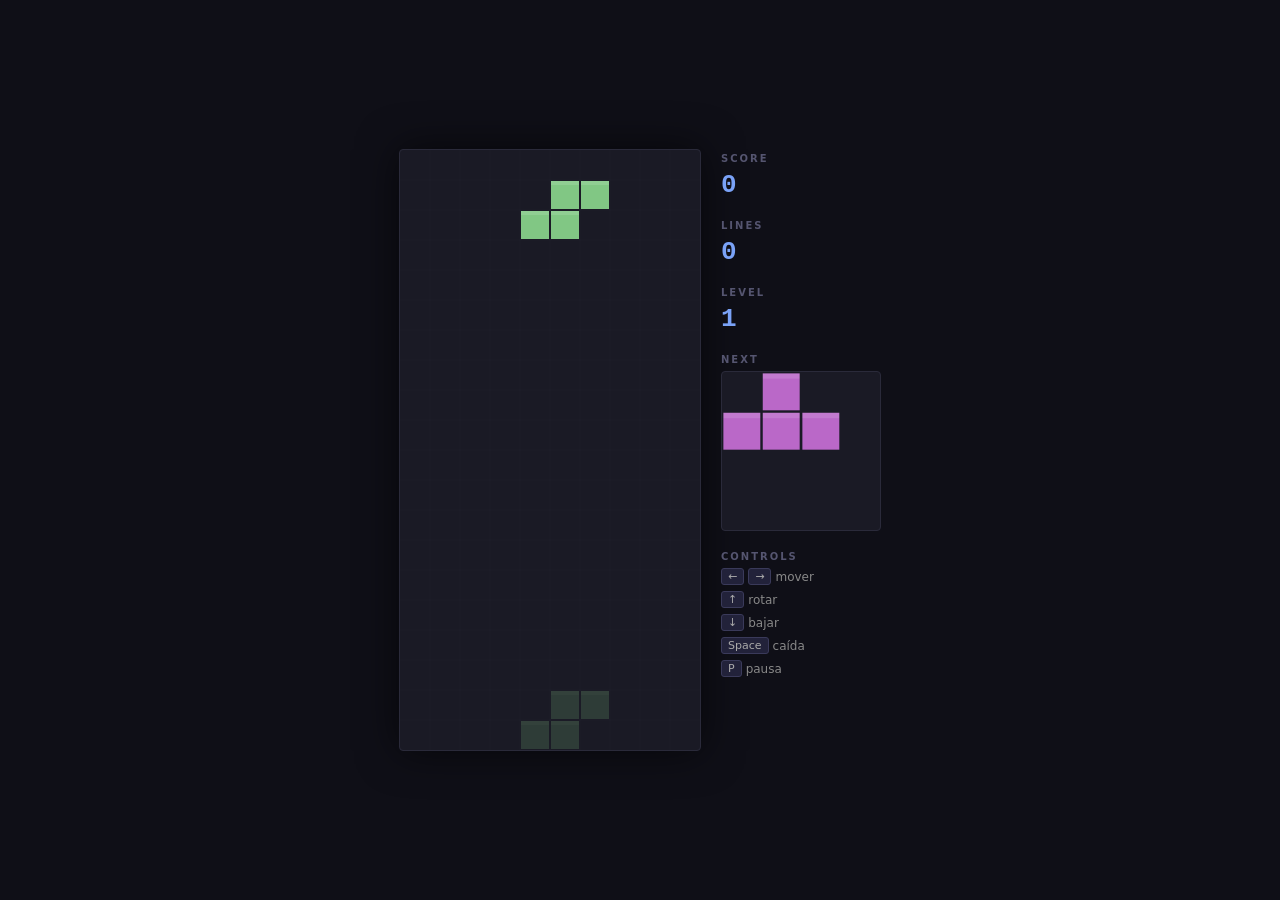
==== 03_tetris/index.html @ 83c63cd3 "bugfix/tetris-error-game-over" ====
<!DOCTYPE html>
<html lang="es">
<head>
  <meta charset="UTF-8" />
  <meta name="viewport" content="width=device-width, initial-scale=1.0" />
  <title>Tetris</title>
  <link rel="stylesheet" href="style.css" />
</head>
<body>
  <div class="wrapper">
    <div class="game-container">
      <canvas id="board" width="300" height="600"></canvas>

      <aside class="panel">
        <div class="panel-section">
          <span class="label">SCORE</span>
          <span class="value" id="score">0</span>
        </div>
        <div class="panel-section">
          <span class="label">LINES</span>
          <span class="value" id="lines">0</span>
        </div>
        <div class="panel-section">
          <span class="label">LEVEL</span>
          <span class="value" id="level">1</span>
        </div>

        <div class="panel-section">
          <span class="label">NEXT</span>
          <canvas id="next-canvas" width="120" height="120"></canvas>
        </div>

        <div class="panel-section controls">
          <span class="label">CONTROLS</span>
          <ul>
            <li><kbd>←</kbd><kbd>→</kbd> mover</li>
            <li><kbd>↑</kbd> rotar</li>
            <li><kbd>↓</kbd> bajar</li>
            <li><kbd>Space</kbd> caída</li>
            <li><kbd>P</kbd> pausa</li>
          </ul>
        </div>
      </aside>
    </div>

    <div id="overlay" class="overlay hidden">
      <div class="overlay-box">
        <p id="overlay-title">GAME OVER</p>
        <p id="overlay-score"></p>
        <button id="restart-btn">Reiniciar</button>
      </div>
    </div>
  </div>

  <script src="game.js"></script>
</body>
</html>
---- 03_tetris/style.css ----
*, *::before, *::after {
  box-sizing: border-box;
  margin: 0;
  padding: 0;
}

body {
  background: #0f0f17;
  color: #e0e0e0;
  font-family: system-ui, -apple-system, sans-serif;
  display: flex;
  align-items: center;
  justify-content: center;
  min-height: 100vh;
  user-select: none;
}

.wrapper {
  position: relative;
}

.game-container {
  display: flex;
  gap: 20px;
  align-items: flex-start;
}

#board {
  display: block;
  border: 1px solid #2a2a3a;
  background: #1a1a25;
  border-radius: 4px;
  box-shadow: 0 0 40px rgba(0, 0, 0, 0.6);
}

/* ---- Panel lateral ---- */
.panel {
  width: 160px;
  display: flex;
  flex-direction: column;
  gap: 20px;
  padding-top: 4px;
}

.panel-section {
  display: flex;
  flex-direction: column;
  gap: 6px;
}

.label {
  font-size: 10px;
  letter-spacing: 2px;
  color: #555570;
  font-weight: 600;
}

.value {
  font-family: 'Courier New', Courier, monospace;
  font-size: 26px;
  font-weight: 700;
  color: #7aa2f7;
  letter-spacing: 1px;
}

#next-canvas {
  display: block;
  border: 1px solid #2a2a3a;
  background: #1a1a25;
  border-radius: 4px;
}

/* ---- Controles ---- */
.controls ul {
  list-style: none;
  display: flex;
  flex-direction: column;
  gap: 6px;
}

.controls li {
  font-size: 12px;
  color: #888;
  display: flex;
  align-items: center;
  gap: 4px;
}

kbd {
  background: #22223a;
  border: 1px solid #3a3a5a;
  border-radius: 3px;
  padding: 1px 6px;
  font-size: 11px;
  font-family: inherit;
  color: #aaa;
}

/* ---- Overlay ---- */
.overlay {
  position: absolute;
  inset: 0;
  display: flex;
  align-items: center;
  justify-content: center;
  background: rgba(10, 10, 20, 0.75);
  backdrop-filter: blur(4px);
  border-radius: 4px;
}

.overlay.hidden {
  display: none;
}

.overlay-box {
  text-align: center;
  display: flex;
  flex-direction: column;
  gap: 12px;
  align-items: center;
}

#overlay-title {
  font-size: 28px;
  font-weight: 800;
  letter-spacing: 4px;
  color: #e57373;
}

#overlay-score {
  font-family: 'Courier New', Courier, monospace;
  font-size: 14px;
  color: #7aa2f7;
}

#restart-btn {
  margin-top: 8px;
  background: #7aa2f7;
  color: #0f0f17;
  border: none;
  border-radius: 6px;
  padding: 10px 28px;
  font-size: 14px;
  font-weight: 700;
  cursor: pointer;
  letter-spacing: 1px;
  transition: background 0.15s;
}

#restart-btn:hover {
  background: #9bbdff;
}
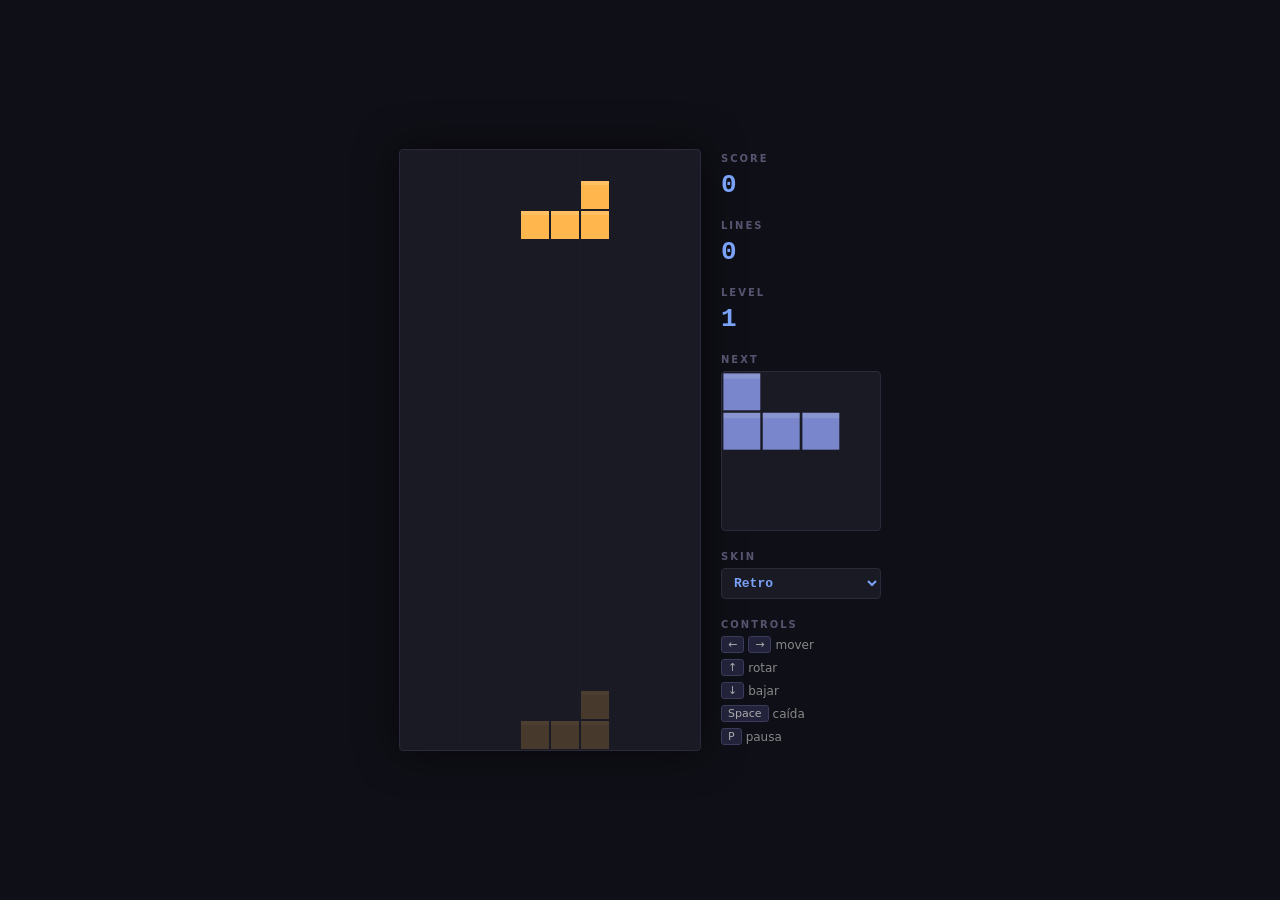
==== commit 92786272: "feat(tetris): add selectable visual skins (retro, neon, pastel, pixel) SKINS object with per-skin pa" ====
--- a/03_tetris/index.html
+++ b/03_tetris/index.html
@@ -30,6 +30,11 @@
           <canvas id="next-canvas" width="120" height="120"></canvas>
         </div>
 
+        <div class="panel-section">
+          <label class="label" for="skin-select">SKIN</label>
+          <select id="skin-select"></select>
+        </div>
+
         <div class="panel-section controls">
           <span class="label">CONTROLS</span>
           <ul>
--- a/03_tetris/style.css
+++ b/03_tetris/style.css
@@ -68,6 +68,24 @@
   border: 1px solid #2a2a3a;
   background: #1a1a25;
   border-radius: 4px;
+}
+
+/* ---- Selector de skin ---- */
+#skin-select {
+  background: #1a1a25;
+  color: #7aa2f7;
+  border: 1px solid #2a2a3a;
+  border-radius: 4px;
+  padding: 6px 8px;
+  font-family: 'Courier New', Courier, monospace;
+  font-size: 13px;
+  font-weight: 700;
+  cursor: pointer;
+}
+
+#skin-select:focus {
+  outline: none;
+  border-color: #7aa2f7;
 }
 
 /* ---- Controles ---- */
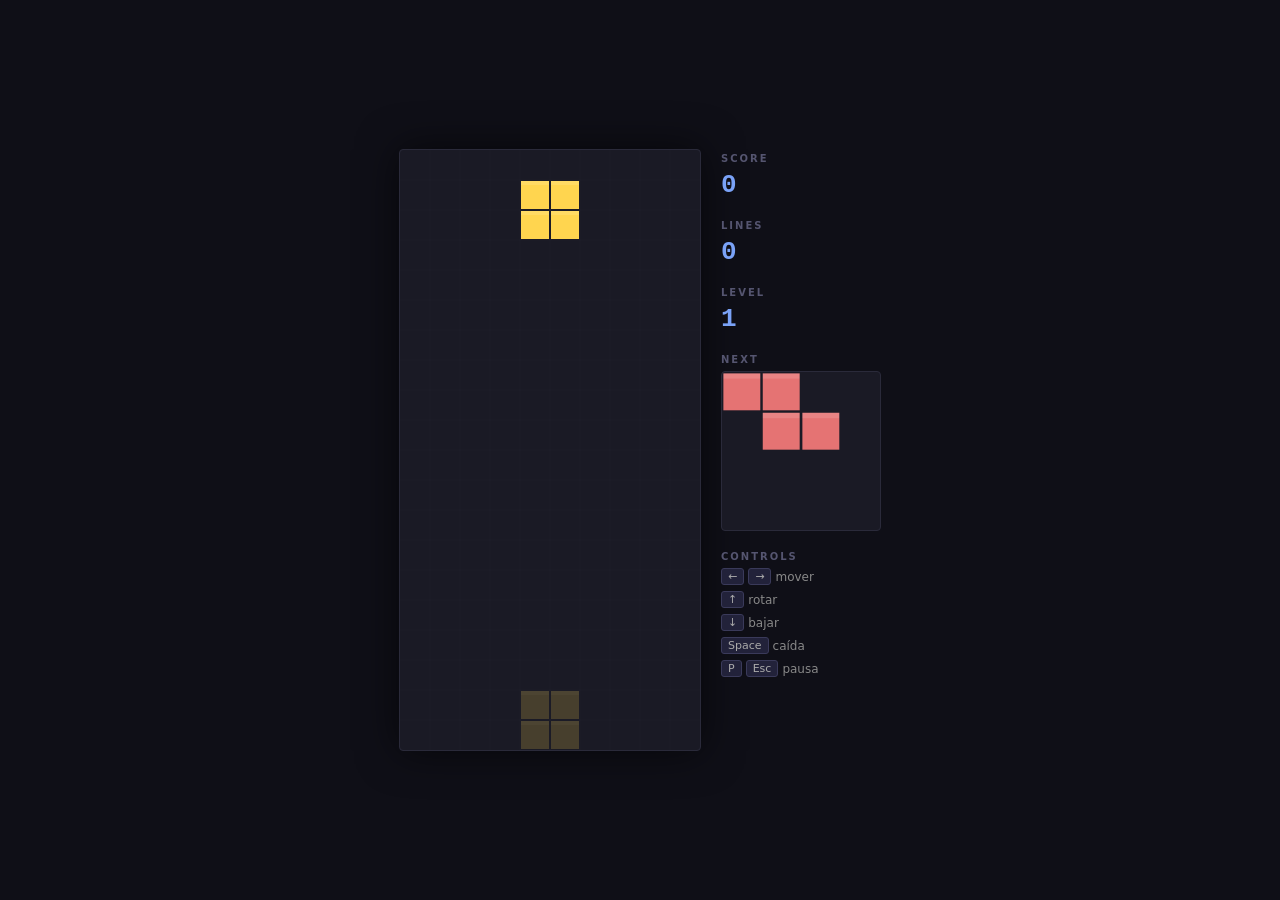
==== commit c453bed5: "feat(tetris): menú de pausa completo P/Esc abren #pause-menu con Reanudar, Reiniciar, Ver controles " ====
--- a/03_tetris/index.html
+++ b/03_tetris/index.html
@@ -30,11 +30,6 @@
           <canvas id="next-canvas" width="120" height="120"></canvas>
         </div>
 
-        <div class="panel-section">
-          <label class="label" for="skin-select">SKIN</label>
-          <select id="skin-select"></select>
-        </div>
-
         <div class="panel-section controls">
           <span class="label">CONTROLS</span>
           <ul>
@@ -42,7 +37,7 @@
             <li><kbd>↑</kbd> rotar</li>
             <li><kbd>↓</kbd> bajar</li>
             <li><kbd>Space</kbd> caída</li>
-            <li><kbd>P</kbd> pausa</li>
+            <li><kbd>P</kbd><kbd>Esc</kbd> pausa</li>
           </ul>
         </div>
       </aside>
@@ -55,6 +50,33 @@
         <button id="restart-btn">Reiniciar</button>
       </div>
     </div>
+
+    <!-- Menú de pausa -->
+    <div id="pause-menu" class="overlay hidden" role="dialog" aria-label="Menú de pausa">
+      <div class="overlay-box pause-box">
+        <p class="pause-title">PAUSA</p>
+        <button id="pm-resume" class="menu-btn">Reanudar</button>
+        <button id="pm-restart" class="menu-btn">Reiniciar</button>
+        <div class="level-picker">
+          <span class="label">NIVEL INICIAL</span>
+          <div class="level-row">
+            <button id="pm-level-down" class="level-btn" aria-label="Bajar nivel inicial">◀</button>
+            <span class="value" id="pm-level-value">1</span>
+            <button id="pm-level-up" class="level-btn" aria-label="Subir nivel inicial">▶</button>
+          </div>
+          <span class="hint">se aplica al reiniciar</span>
+        </div>
+        <button id="pm-controls" class="menu-btn" aria-expanded="false" aria-controls="pm-controls-list">Ver controles</button>
+        <ul id="pm-controls-list" class="pm-controls hidden">
+          <li><kbd>←</kbd><kbd>→</kbd> mover</li>
+          <li><kbd>↑</kbd><kbd>X</kbd> rotar</li>
+          <li><kbd>↓</kbd> bajar</li>
+          <li><kbd>Space</kbd> caída</li>
+          <li><kbd>P</kbd><kbd>Esc</kbd> pausa / reanudar</li>
+        </ul>
+        <span class="hint">↑↓ navegar · ←→ nivel · Enter elegir · Esc reanudar</span>
+      </div>
+    </div>
   </div>
 
   <script src="game.js"></script>
--- a/03_tetris/style.css
+++ b/03_tetris/style.css
@@ -68,24 +68,6 @@
   border: 1px solid #2a2a3a;
   background: #1a1a25;
   border-radius: 4px;
-}
-
-/* ---- Selector de skin ---- */
-#skin-select {
-  background: #1a1a25;
-  color: #7aa2f7;
-  border: 1px solid #2a2a3a;
-  border-radius: 4px;
-  padding: 6px 8px;
-  font-family: 'Courier New', Courier, monospace;
-  font-size: 13px;
-  font-weight: 700;
-  cursor: pointer;
-}
-
-#skin-select:focus {
-  outline: none;
-  border-color: #7aa2f7;
 }
 
 /* ---- Controles ---- */
@@ -168,3 +150,95 @@
 #restart-btn:hover {
   background: #9bbdff;
 }
+
+/* ---- Menú de pausa ---- */
+.pause-box {
+  gap: 10px;
+  min-width: 220px;
+}
+
+.pause-title {
+  font-size: 28px;
+  font-weight: 800;
+  letter-spacing: 4px;
+  color: #7aa2f7;
+  margin-bottom: 4px;
+}
+
+.menu-btn {
+  width: 180px;
+  background: #1a1a25;
+  color: #e0e0e0;
+  border: 1px solid #3a3a5a;
+  border-radius: 6px;
+  padding: 9px 0;
+  font-size: 14px;
+  font-weight: 700;
+  letter-spacing: 1px;
+  cursor: pointer;
+  transition: background 0.15s, border-color 0.15s;
+}
+
+.menu-btn:hover,
+.menu-btn:focus-visible,
+.level-btn:hover,
+.level-btn:focus-visible {
+  background: #22223a;
+  border-color: #7aa2f7;
+  outline: none;
+}
+
+.level-picker {
+  display: flex;
+  flex-direction: column;
+  align-items: center;
+  gap: 4px;
+  padding: 4px 0;
+}
+
+.level-row {
+  display: flex;
+  align-items: center;
+  gap: 12px;
+}
+
+.level-row .value {
+  min-width: 36px;
+  text-align: center;
+}
+
+.level-btn {
+  background: #1a1a25;
+  color: #7aa2f7;
+  border: 1px solid #3a3a5a;
+  border-radius: 4px;
+  padding: 2px 8px;
+  font-size: 12px;
+  cursor: pointer;
+}
+
+.hint {
+  font-size: 10px;
+  color: #555570;
+  letter-spacing: 1px;
+}
+
+.pm-controls {
+  list-style: none;
+  display: flex;
+  flex-direction: column;
+  gap: 6px;
+  align-items: flex-start;
+}
+
+.pm-controls.hidden {
+  display: none;
+}
+
+.pm-controls li {
+  font-size: 12px;
+  color: #888;
+  display: flex;
+  align-items: center;
+  gap: 4px;
+}
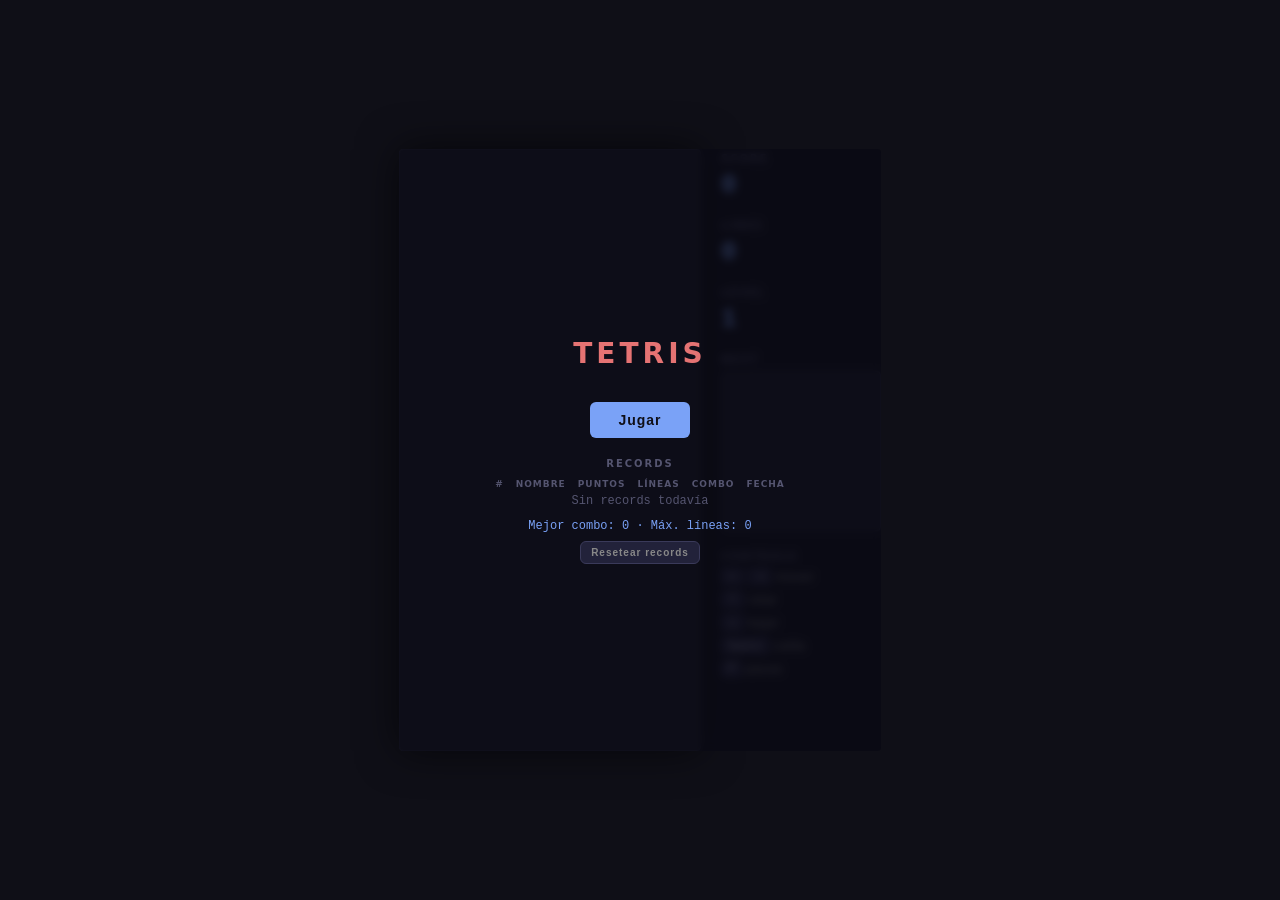
==== commit 79b4a808: "feat(tetris): tabla de records local con combos y pantalla de inicio - Top 5 en localStorage['tetris" ====
--- a/03_tetris/index.html
+++ b/03_tetris/index.html
@@ -37,7 +37,7 @@
             <li><kbd>↑</kbd> rotar</li>
             <li><kbd>↓</kbd> bajar</li>
             <li><kbd>Space</kbd> caída</li>
-            <li><kbd>P</kbd><kbd>Esc</kbd> pausa</li>
+            <li><kbd>P</kbd> pausa</li>
           </ul>
         </div>
       </aside>
@@ -47,34 +47,23 @@
       <div class="overlay-box">
         <p id="overlay-title">GAME OVER</p>
         <p id="overlay-score"></p>
-        <button id="restart-btn">Reiniciar</button>
-      </div>
-    </div>
-
-    <!-- Menú de pausa -->
-    <div id="pause-menu" class="overlay hidden" role="dialog" aria-label="Menú de pausa">
-      <div class="overlay-box pause-box">
-        <p class="pause-title">PAUSA</p>
-        <button id="pm-resume" class="menu-btn">Reanudar</button>
-        <button id="pm-restart" class="menu-btn">Reiniciar</button>
-        <div class="level-picker">
-          <span class="label">NIVEL INICIAL</span>
-          <div class="level-row">
-            <button id="pm-level-down" class="level-btn" aria-label="Bajar nivel inicial">◀</button>
-            <span class="value" id="pm-level-value">1</span>
-            <button id="pm-level-up" class="level-btn" aria-label="Subir nivel inicial">▶</button>
-          </div>
-          <span class="hint">se aplica al reiniciar</span>
+        <p id="overlay-msg" class="hidden"></p>
+        <form id="name-form" class="hidden">
+          <input id="name-input" type="text" maxlength="12" value="Jugador" autocomplete="off" spellcheck="false" />
+          <button type="submit" id="save-btn">Guardar</button>
+        </form>
+        <button id="restart-btn">Jugar</button>
+        <div id="records" class="records hidden">
+          <span class="label">RECORDS</span>
+          <table class="records-table">
+            <thead>
+              <tr><th>#</th><th>NOMBRE</th><th>PUNTOS</th><th>LÍNEAS</th><th>COMBO</th><th>FECHA</th></tr>
+            </thead>
+            <tbody id="records-body"></tbody>
+          </table>
+          <p id="records-stats"></p>
+          <button id="reset-records-btn" type="button">Resetear records</button>
         </div>
-        <button id="pm-controls" class="menu-btn" aria-expanded="false" aria-controls="pm-controls-list">Ver controles</button>
-        <ul id="pm-controls-list" class="pm-controls hidden">
-          <li><kbd>←</kbd><kbd>→</kbd> mover</li>
-          <li><kbd>↑</kbd><kbd>X</kbd> rotar</li>
-          <li><kbd>↓</kbd> bajar</li>
-          <li><kbd>Space</kbd> caída</li>
-          <li><kbd>P</kbd><kbd>Esc</kbd> pausa / reanudar</li>
-        </ul>
-        <span class="hint">↑↓ navegar · ←→ nivel · Enter elegir · Esc reanudar</span>
       </div>
     </div>
   </div>
--- a/03_tetris/style.css
+++ b/03_tetris/style.css
@@ -151,94 +151,112 @@
   background: #9bbdff;
 }
 
-/* ---- Menú de pausa ---- */
-.pause-box {
-  gap: 10px;
-  min-width: 220px;
-}
-
-.pause-title {
-  font-size: 28px;
+/* ---- Records ---- */
+/* utilitaria: gana a los display de selectores por id */
+.overlay-box .hidden {
+  display: none !important;
+}
+
+#overlay-msg {
+  font-size: 16px;
   font-weight: 800;
-  letter-spacing: 4px;
-  color: #7aa2f7;
-  margin-bottom: 4px;
-}
-
-.menu-btn {
-  width: 180px;
+  letter-spacing: 2px;
+  color: #ffd54f;
+}
+
+#name-form {
+  display: flex;
+  gap: 8px;
+}
+
+#name-input {
+  width: 150px;
   background: #1a1a25;
+  border: 1px solid #3a3a5a;
+  border-radius: 6px;
+  padding: 8px 10px;
+  font-family: 'Courier New', Courier, monospace;
+  font-size: 14px;
+  color: #7aa2f7;
+  outline: none;
+  user-select: text;
+}
+
+#name-input:focus {
+  border-color: #7aa2f7;
+}
+
+#save-btn,
+#reset-records-btn {
+  background: #22223a;
   color: #e0e0e0;
   border: 1px solid #3a3a5a;
   border-radius: 6px;
-  padding: 9px 0;
-  font-size: 14px;
-  font-weight: 700;
-  letter-spacing: 1px;
+  padding: 8px 14px;
+  font-size: 12px;
+  font-weight: 700;
   cursor: pointer;
-  transition: background 0.15s, border-color 0.15s;
-}
-
-.menu-btn:hover,
-.menu-btn:focus-visible,
-.level-btn:hover,
-.level-btn:focus-visible {
-  background: #22223a;
+  letter-spacing: 1px;
+  transition: border-color 0.15s;
+}
+
+#save-btn:hover,
+#reset-records-btn:hover {
   border-color: #7aa2f7;
-  outline: none;
-}
-
-.level-picker {
-  display: flex;
-  flex-direction: column;
-  align-items: center;
-  gap: 4px;
-  padding: 4px 0;
-}
-
-.level-row {
-  display: flex;
-  align-items: center;
-  gap: 12px;
-}
-
-.level-row .value {
-  min-width: 36px;
+}
+
+#reset-records-btn {
+  padding: 5px 10px;
+  font-size: 10px;
+  color: #888;
+}
+
+.records {
+  margin-top: 8px;
+  display: flex;
+  flex-direction: column;
+  gap: 8px;
+  align-items: center;
+}
+
+.records-table {
+  border-collapse: collapse;
+  font-size: 12px;
+}
+
+.records-table th {
+  font-size: 9px;
+  letter-spacing: 1px;
+  color: #555570;
+  font-weight: 600;
+  padding: 2px 6px;
+}
+
+.records-table td {
+  font-family: 'Courier New', Courier, monospace;
+  color: #aaa;
+  padding: 3px 6px;
+  text-align: right;
+}
+
+.records-table td:nth-child(2) {
+  text-align: left;
+  color: #e0e0e0;
+}
+
+.records-table tr.current td {
+  color: #0f0f17;
+  background: #7aa2f7;
+  font-weight: 700;
+}
+
+.records-table td.records-empty {
   text-align: center;
-}
-
-.level-btn {
-  background: #1a1a25;
-  color: #7aa2f7;
-  border: 1px solid #3a3a5a;
-  border-radius: 4px;
-  padding: 2px 8px;
-  font-size: 12px;
-  cursor: pointer;
-}
-
-.hint {
-  font-size: 10px;
   color: #555570;
-  letter-spacing: 1px;
-}
-
-.pm-controls {
-  list-style: none;
-  display: flex;
-  flex-direction: column;
-  gap: 6px;
-  align-items: flex-start;
-}
-
-.pm-controls.hidden {
-  display: none;
-}
-
-.pm-controls li {
-  font-size: 12px;
-  color: #888;
-  display: flex;
-  align-items: center;
-  gap: 4px;
-}
+}
+
+#records-stats {
+  font-family: 'Courier New', Courier, monospace;
+  font-size: 12px;
+  color: #7aa2f7;
+}
